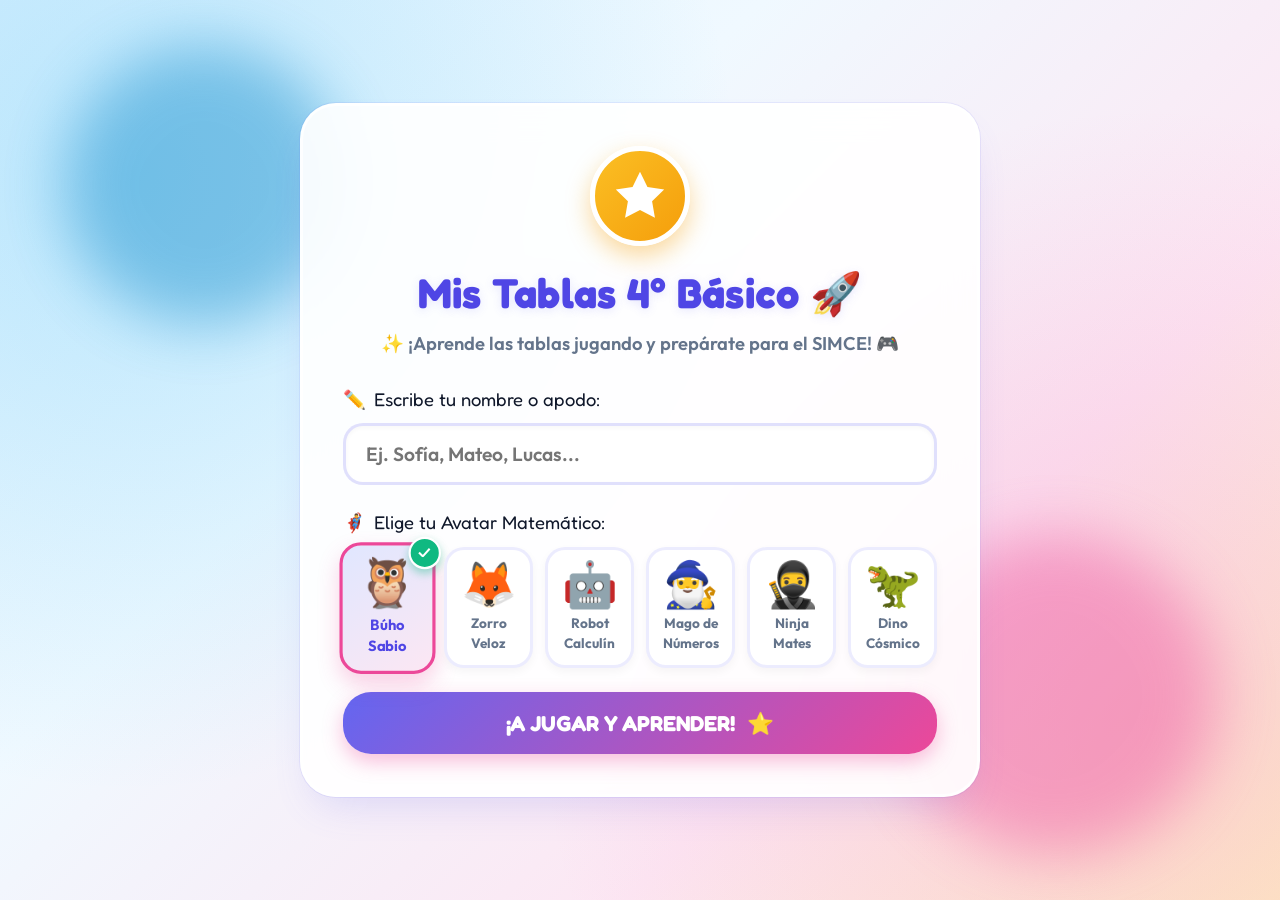
==== Trabajo 4to-simce/misTablas/Sistema/index.html @ 6edd3b2c "Add files via upload" ====
<!DOCTYPE html>
<html lang="es">
<head>
    <meta charset="UTF-8">
    <meta name="viewport" content="width=device-width, initial-scale=1.0">
    <title>Sistema 🎮 - Mis Tablas 4° Básico</title>

    <!-- Favicon -->
    <link rel="icon" type="image/svg+xml" href="IMAGEN/logo.svg">

    <!-- Hojas de Estilo CSS -->
    <link rel="stylesheet" href="CSS/variables.css">
    <link rel="stylesheet" href="CSS/sistema.css">
    <link rel="stylesheet" href="CSS/aprender.css">
    <link rel="stylesheet" href="CSS/juegos.css">
    <link rel="stylesheet" href="CSS/simce.css">
</head>
<body>
    <div class="app-container">
        <!-- Header Superior / Barra de Perfil -->
        <header class="top-header">
            <div class="brand-mini">
                <div class="brand-mini-icon anim-float">
                    <svg viewBox="0 0 24 24">
                        <path d="M12 2L15.09 8.26L22 9.27L17 14.14L18.18 21.02L12 17.77L5.82 21.02L7 14.14L2 9.27L8.91 8.26L12 2Z"/>
                    </svg>
                </div>
                <span class="brand-title-mini">Mis Tablas 4° Básico 🌟</span>
            </div>

            <!-- Perfil del Estudiante & Estadísticas Rápidas -->
            <div class="user-profile-badge">
                <div class="profile-avatar-wrapper">
                    <div id="profileAvatarIcon" class="profile-avatar-img" style="display:flex; align-items:center; justify-content:center; font-size:1.6rem;">🦉</div>
                </div>
                <div class="profile-info">
                    <div id="profileStudentName" class="profile-name">Estudiante</div>
                    <div id="profileLevel" class="profile-level">Nivel 1 - Principiante</div>
                </div>
                <div class="stat-pill">
                    <span>⭐</span>
                    <span id="profileStarsCount">0</span>
                </div>
                <button id="btnLogout" class="btn-icon" title="Salir / Cambiar Estudiante">🚪</button>
            </div>
        </header>

        <!-- Layout Principal: Sidebar + Contenido Central -->
        <div class="main-wrapper">
            <!-- Menú Navegación Lateral -->
            <nav class="sidebar-nav">
                <button class="nav-btn active" data-view="view-menu">
                    <span class="nav-icon">🗺️</span>
                    <span>Mapa de Misiones</span>
                </button>
                <button class="nav-btn" data-view="view-aprender">
                    <span class="nav-icon">💡</span>
                    <span>Aprender Tablas</span>
                </button>
                <button class="nav-btn" data-view="view-juegos">
                    <span class="nav-icon">🎮</span>
                    <span>Juegos y Desafíos</span>
                </button>
                <button class="nav-btn" data-view="view-progreso">
                    <span class="nav-icon">🏆</span>
                    <span>Mi Progreso</span>
                </button>
                <button class="nav-btn" data-view="view-simce">
                    <span class="nav-icon">🎓</span>
                    <span>Ensayo SIMCE</span>
                    <span class="nav-badge">4°</span>
                </button>
            </nav>

            <!-- Área de Contenido Central (Vistas Dinámicas) -->
            <main class="content-area">
                
                <!-- ==================== VISTA 1: MENÚ / MAPA DE MISIONES ==================== -->
                <section id="view-menu" class="view-section active">
                    <!-- Banner de Bienvenida -->
                    <div class="welcome-banner">
                        <div class="welcome-text">
                            <h2>¡Bienvenido a tu Aventura Matemática! 🚀✨</h2>
                            <p>Domina las tablas del 2 al 10 para ganar estrellas y desbloquear el gran Ensayo SIMCE.</p>
                            
                            <div class="overall-progress-bar-container">
                                <div class="progress-label">
                                    <span>🌟 Avance de Tablas Dominadas</span>
                                    <span id="overallProgressPercent">0%</span>
                                </div>
                                <div class="progress-track">
                                    <div id="overallProgressFill" class="progress-fill" style="width: 0%;"></div>
                                </div>
                            </div>
                        </div>
                    </div>

                    <!-- Grid de Tablas (Camino de Misiones) -->
                    <div class="section-header">
                        <h3 class="section-title">🗺️ Camino de Misiones (Tablas 2 al 10)</h3>
                    </div>
                    <div class="tables-grid" id="tablesGridContainer">
                        <!-- Tarjetas inyectadas por menu.js -->
                    </div>
                </section>

                <!-- ==================== VISTA 2: APRENDER TABLAS ==================== -->
                <section id="view-aprender" class="view-section">
                    <div class="learn-header-bar">
                        <h3 class="section-title">💡 Explorador Visual de Multiplicación</h3>
                        <div class="table-selector-pills" id="tablePillsContainer">
                            <!-- Botones de Tabla 2 a 10 inyectados por aprender.js -->
                        </div>
                    </div>

                    <div class="learn-workspace">
                        <!-- Tarjeta Interactiva de Ecuación y Representación -->
                        <div class="learn-card-interactive">
                            <h4 style="color:var(--text-muted); font-size:1.15rem;">🍎 Representación en Grupos de Objetos</h4>
                            
                            <div class="equation-display" id="equationDisplay">
                                <span class="eq-number">2</span>
                                <span class="eq-times">×</span>
                                <span class="eq-number">1</span>
                                <span class="eq-equals">=</span>
                                <span class="eq-number eq-result">2</span>
                            </div>

                            <div class="visual-groups-container" id="visualGroupsContainer">
                                <!-- Grupos de objetos e iconos rendered -->
                            </div>

                            <div class="slider-container">
                                <label style="display:block; margin-bottom:8px; font-weight:700; color:var(--text-dark);">👇 Desliza para cambiar la cantidad:</label>
                                <input type="range" min="1" max="10" value="1" class="multiplier-slider" id="multiplierSlider">
                            </div>

                            <button id="btnPracticarTabla" class="btn-submit" style="margin-top:20px; width:auto; padding:14px 32px; font-size:1.15rem;">
                                ¡Marcar Tabla como Dominada! ⭐
                            </button>
                        </div>

                        <!-- Tarjeta de Patrones y Trucos Secretos -->
                        <div class="pattern-card">
                            <h4 class="pattern-title" id="patternTitle">☘️ Truco de la Tabla</h4>
                            <p class="pattern-text" id="patternDesc">Cargando secreto matemático...</p>
                            
                            <h5 style="color:var(--primary); margin-bottom:8px; font-size:1.1rem;">🔢 Secuencia Completa (1 al 10):</h5>
                            <div class="table-sequence-grid" id="tableSeqGrid">
                                <!-- Secuencia 1x a 10x -->
                            </div>
                        </div>
                    </div>
                </section>

                <!-- ==================== VISTA 3: JUEGOS Y DESAFÍOS ==================== -->
                <section id="view-juegos" class="view-section">
                    <div class="games-header">
                        <h3 class="section-title">🎮 Central de Minijuegos Didácticos</h3>
                        <p style="color:var(--text-muted); font-size:1.1rem;">Elige un desafío divertido para poner a prueba tu agilidad mental.</p>
                    </div>

                    <!-- Menú de Selección de Minijuegos -->
                    <div class="games-menu-grid" id="gamesMenuGrid">
                        <div class="game-card-select" onclick="startJuegoMemoria()">
                            <div class="game-card-icon" style="background:var(--pink-gradient);">🧠</div>
                            <div class="game-card-title">Memoria Matemática</div>
                            <div class="game-card-desc">Encuentra las parejas entre multiplicaciones y sus resultados correctos.</div>
                        </div>

                        <div class="game-card-select" onclick="startJuegoAtrapa()">
                            <div class="game-card-icon" style="background:var(--cyan-gradient);">🎈</div>
                            <div class="game-card-title">Atrapa el Resultado</div>
                            <div class="game-card-desc">Toca rápidamente la burbuja flotante que contenga la respuesta correcta.</div>
                        </div>

                        <div class="game-card-select" onclick="startJuegoPersonajes()">
                            <div class="game-card-icon" style="background:var(--gold-gradient);">🧙‍♂️</div>
                            <div class="game-card-title">¿Quién tiene la respuesta?</div>
                            <div class="game-card-desc">Descubre cuál personaje sostiene el número correcto antes de equivocarte.</div>
                        </div>

                        <div class="game-card-select" onclick="startJuegoTiempo()">
                            <div class="game-card-icon" style="background:var(--purple-gradient);">⚡</div>
                            <div class="game-card-title">Desafío contra el Tiempo</div>
                            <div class="game-card-desc">Responde la mayor cantidad de operaciones posibles antes de que terminen los 30s.</div>
                        </div>

                        <div class="game-card-select" onclick="startJuegoDetective()">
                            <div class="game-card-icon" style="background:var(--green-gradient);">🕵️</div>
                            <div class="game-card-title">Detective Matemático</div>
                            <div class="game-card-desc">Analiza las pistas secretas para adivinar cuál es el número misterioso oculto.</div>
                        </div>
                    </div>

                    <!-- Arena de Juego Activa -->
                    <div class="game-arena-container" id="gameArenaContainer" style="display:none;">
                        <div class="game-top-bar">
                            <button class="btn-icon" onclick="showGamesMenu()">⬅️ Volver a Juegos</button>
                            <h4 id="arenaTitle" style="color:var(--primary); font-size:1.5rem;">Juego en Curso</h4>
                            <div class="game-score-badge" id="gameScoreDisplay">Puntos: 0</div>
                        </div>

                        <div id="gameDynamicContent" style="flex:1; display:flex; flex-direction:column; justify-content:center;">
                            <!-- Elementos del juego activo -->
                        </div>
                    </div>
                </section>

                <!-- ==================== VISTA 4: MI PROGRESO Y LOGROS ==================== -->
                <section id="view-progreso" class="view-section">
                    <div class="section-header">
                        <h3 class="section-title">🏆 Salón de Trofeos y Estadísticas</h3>
                    </div>

                    <!-- Resumen de Estadísticas -->
                    <div class="welcome-banner" style="background:linear-gradient(135deg, #f0fdf4 0%, #e0f2fe 100%); border-color:#86efac; margin-bottom:25px;">
                        <div style="display:grid; grid-template-columns: repeat(4, 1fr); gap:20px; width:100%; text-align:center;">
                            <div>
                                <div style="font-size:2.4rem; font-weight:800; color:var(--accent-yellow);" id="statsTotalPts">0</div>
                                <div style="font-size:0.95rem; font-weight:700; color:var(--text-muted);">Puntos Totales</div>
                            </div>
                            <div>
                                <div style="font-size:2.4rem; font-weight:800; color:var(--accent-yellow);" id="statsTotalStars">0</div>
                                <div style="font-size:0.95rem; font-weight:700; color:var(--text-muted);">Estrellas</div>
                            </div>
                            <div>
                                <div style="font-size:2.4rem; font-weight:800; color:var(--primary);" id="statsLevel">Nivel 1</div>
                                <div style="font-size:0.95rem; font-weight:700; color:var(--text-muted);">Nivel de Rango</div>
                            </div>
                            <div>
                                <div style="font-size:2.4rem; font-weight:800; color:var(--accent-green);" id="statsSimceBest">--</div>
                                <div style="font-size:0.95rem; font-weight:700; color:var(--text-muted);">Mejor SIMCE</div>
                            </div>
                        </div>
                    </div>

                    <h4 style="color:var(--text-dark); margin-bottom:15px; font-size:1.4rem;">Insignias y Medallas Desbloqueadas:</h4>
                    <div class="tables-grid" id="logrosGrid">
                        <!-- Galería inyectada por progreso.js -->
                    </div>
                </section>

                <!-- ==================== VISTA 5: ENSAYO SIMCE ==================== -->
                <section id="view-simce" class="view-section">
                    <div class="section-header" style="margin-bottom:15px;">
                        <h3 class="section-title">🎓 Ensayo de Preparación Matemáticas SIMCE 4° Básico</h3>
                        <p style="color:var(--text-muted); font-size:1.1rem;">Resuelve las 10 situaciones problemáticas contextualizadas.</p>
                    </div>

                    <div class="simce-container">
                        <!-- Sidebar Lateral con Preguntas 1 al 10 -->
                        <aside class="simce-sidebar">
                            <div class="simce-sidebar-title">
                                <span>📋</span>
                                <span>Lista de Preguntas</span>
                            </div>
                            
                            <div class="question-nav-grid" id="simceQuestionNavGrid">
                                <!-- Botones 1 a 10 inyectados por simce.js -->
                            </div>

                            <div class="simce-progress-status" id="simceAnsweredStatusText">
                                Respondidas: 0 de 10
                            </div>
                        </aside>

                        <!-- Tarjeta Principal de Pregunta Activa -->
                        <main class="simce-main-card">
                            <div>
                                <div class="simce-context-box" id="simceContextBox">
                                    📌 Contexto del problema...
                                </div>

                                <div class="simce-question-text" id="simceQuestionText">
                                    Pregunta 1: ...
                                </div>

                                <div class="simce-options-grid" id="simceOptionsGrid">
                                    <!-- Alternativas A, B, C, D inyectadas por simce.js -->
                                </div>
                            </div>

                            <!-- Barra Inferior de Navegación de Examen -->
                            <div class="simce-nav-footer">
                                <button class="btn-simce-next" id="btnSimceNext">Siguiente Pregunta ➡️</button>
                                <button class="btn-simce-finish" id="btnSimceFinish">Finalizar Ensayo SIMCE 🎓</button>
                            </div>
                        </main>
                    </div>
                </section>

            </main>
        </div>
    </div>

    <!-- Carga de Scripts JavaScript -->
    <script src="JS/audio.js"></script>
    <script src="JS/state.js"></script>
    <script src="JS/menu.js"></script>
    <script src="JS/aprender.js"></script>
    <script src="JS/juegos.js"></script>
    <script src="JS/progreso.js"></script>
    <script src="JS/simce.js"></script>
</body>
</html>
---- Trabajo 4to-simce/misTablas/Sistema/CSS/variables.css ----
/* VARIABLES Y SISTEMA DE DISEÑO CLARO E INFANTIL - MIS TABLAS 4° BÁSICO */
@import url('https://fonts.googleapis.com/css2?family=Fredoka:wght@400;500;600;700&family=Outfit:wght@400;500;600;700;800&display=swap');

:root {
    /* Paleta Principal Pastel & Viva */
    --primary: #4f46e5;
    --primary-hover: #4338ca;
    --primary-light: #818cf8;
    --secondary: #ec4899;
    --secondary-hover: #db2777;
    
    /* Colores Infantiles Pastel */
    --pastel-sky: #e0f2fe;
    --pastel-pink: #fce7f3;
    --pastel-yellow: #fef3c7;
    --pastel-green: #dcfce7;
    --pastel-purple: #f3e8ff;
    --pastel-orange: #ffedd5;

    /* Acentos Vivos */
    --accent-yellow: #f59e0b;
    --accent-green: #10b981;
    --accent-cyan: #0284c7;
    --accent-purple: #9333ea;
    --accent-orange: #f97316;

    /* Gradientes Luminosos y Alegres */
    --bg-gradient: linear-gradient(135deg, #e0f2fe 0%, #f0f9ff 35%, #fce7f3 70%, #fef3c7 100%);
    --card-gradient: linear-gradient(145deg, #ffffff 0%, #f8fafc 100%);
    --card-hover-gradient: linear-gradient(145deg, #ffffff 0%, #f1f5f9 100%);
    --gold-gradient: linear-gradient(135deg, #fbbf24 0%, #f59e0b 100%);
    --green-gradient: linear-gradient(135deg, #34d399 0%, #10b981 100%);
    --pink-gradient: linear-gradient(135deg, #f472b6 0%, #ec4899 100%);
    --cyan-gradient: linear-gradient(135deg, #38bdf8 0%, #0284c7 100%);
    --purple-gradient: linear-gradient(135deg, #c084fc 0%, #9333ea 100%);

    /* Modos Claros Legibles para Niños */
    --bg-light: #f8fafc;
    --panel-bg: rgba(255, 255, 255, 0.92);
    --panel-border: rgba(99, 102, 241, 0.18);
    --text-main: #1e293b;
    --text-muted: #64748b;
    --text-dark: #0f172a;

    /* Sombras Suaves Esponjosas */
    --soft-shadow: 0 10px 25px -5px rgba(99, 102, 241, 0.12), 0 8px 10px -6px rgba(0, 0, 0, 0.04);
    --hover-shadow: 0 20px 30px -10px rgba(99, 102, 241, 0.22);
    --glow-gold: 0 0 20px rgba(245, 158, 11, 0.4);
    --glow-green: 0 0 20px rgba(16, 185, 129, 0.3);
    
    /* Tipografía */
    --font-heading: 'Fredoka', cursive, sans-serif;
    --font-body: 'Outfit', sans-serif;

    /* Bordes Redondeados e Infantiles */
    --radius-sm: 12px;
    --radius-md: 20px;
    --radius-lg: 28px;
    --radius-xl: 36px;
    --transition-fast: 0.2s cubic-bezier(0.4, 0, 0.2, 1);
    --transition-bounce: 0.4s cubic-bezier(0.34, 1.56, 0.64, 1);
}

/* Resets y Base */
* {
    box-sizing: border-box;
    margin: 0;
    padding: 0;
    user-select: none;
    -webkit-tap-highlight-color: transparent;
}

body {
    font-family: var(--font-body);
    background: var(--bg-gradient);
    color: var(--text-main);
    min-height: 100vh;
    overflow-x: hidden;
    line-height: 1.5;
}

h1, h2, h3, h4, h5, h6 {
    font-family: var(--font-heading);
    letter-spacing: 0.3px;
    color: var(--text-dark);
}

button {
    font-family: var(--font-heading);
    cursor: pointer;
    border: none;
    outline: none;
    transition: transform var(--transition-bounce), box-shadow var(--transition-fast), background var(--transition-fast);
}

button:active {
    transform: scale(0.95) !important;
}

/* Animaciones Infantiles Reutilizables */
@keyframes float {
    0%, 100% { transform: translateY(0px) rotate(0deg); }
    50% { transform: translateY(-8px) rotate(2deg); }
}

@keyframes pulseGlow {
    0%, 100% { transform: scale(1); }
    50% { transform: scale(1.04); }
}

@keyframes popIn {
    0% { opacity: 0; transform: scale(0.7); }
    70% { transform: scale(1.06); }
    100% { opacity: 1; transform: scale(1); }
}

@keyframes wiggle {
    0%, 100% { transform: rotate(0deg); }
    25% { transform: rotate(-5deg); }
    75% { transform: rotate(5deg); }
}

@keyframes slideUp {
    from { opacity: 0; transform: translateY(25px); }
    to { opacity: 1; transform: translateY(0); }
}

.anim-float { animation: float 3.5s ease-in-out infinite; }
.anim-pulse { animation: pulseGlow 2.2s ease-in-out infinite; }
.anim-pop { animation: popIn var(--transition-bounce) forwards; }
.anim-wiggle { animation: wiggle 2s ease-in-out infinite; }
---- Trabajo 4to-simce/misTablas/Sistema/CSS/sistema.css ----
/* SISTEMA Y MENÚ PRINCIPAL - MODO CLARO E INFANTIL - MIS TABLAS 4° BÁSICO */

.app-container {
    display: flex;
    flex-direction: column;
    min-height: 100vh;
    background: var(--bg-gradient);
}

/* Header Superior Colorido */
.top-header {
    background: rgba(255, 255, 255, 0.92);
    backdrop-filter: blur(14px);
    -webkit-backdrop-filter: blur(14px);
    border-bottom: 3px solid rgba(99, 102, 241, 0.12);
    padding: 14px 28px;
    display: flex;
    align-items: center;
    justify-content: space-between;
    position: sticky;
    top: 0;
    z-index: 100;
    box-shadow: 0 4px 20px rgba(99, 102, 241, 0.08);
}

.brand-mini {
    display: flex;
    align-items: center;
    gap: 12px;
}

.brand-mini-icon {
    width: 46px;
    height: 46px;
    background: var(--gold-gradient);
    border-radius: 14px;
    display: flex;
    align-items: center;
    justify-content: center;
    box-shadow: 0 4px 12px rgba(245, 158, 11, 0.35);
    border: 2px solid white;
}

.brand-mini-icon svg {
    width: 28px;
    height: 28px;
    fill: white;
}

.brand-title-mini {
    font-size: 1.5rem;
    font-weight: 700;
    color: var(--primary);
}

/* Perfil del Estudiante */
.user-profile-badge {
    display: flex;
    align-items: center;
    gap: 16px;
    background: white;
    border: 2px solid rgba(99, 102, 241, 0.15);
    padding: 8px 18px;
    border-radius: var(--radius-lg);
    box-shadow: 0 4px 12px rgba(0, 0, 0, 0.04);
}

.profile-avatar-wrapper {
    width: 48px;
    height: 48px;
    border-radius: 50%;
    background: linear-gradient(135deg, #a855f7 0%, #ec4899 100%);
    padding: 2px;
    box-shadow: 0 4px 10px rgba(168, 85, 247, 0.3);
}

.profile-avatar-img {
    width: 100%;
    height: 100%;
    border-radius: 50%;
    background: #f1f5f9;
}

.profile-info {
    display: flex;
    flex-direction: column;
}

.profile-name {
    font-size: 1.15rem;
    font-weight: 700;
    color: var(--text-dark);
}

.profile-level {
    font-size: 0.85rem;
    color: var(--accent-orange);
    font-weight: 700;
}

.stat-pill {
    display: flex;
    align-items: center;
    gap: 6px;
    background: #fef3c7;
    border: 2px solid #fde047;
    padding: 6px 14px;
    border-radius: 20px;
    color: #b45309;
    font-weight: 800;
    font-size: 1.1rem;
    box-shadow: 0 2px 8px rgba(245, 158, 11, 0.2);
}

.btn-icon {
    background: #f1f5f9;
    border: 2px solid #e2e8f0;
    color: var(--text-dark);
    width: 42px;
    height: 42px;
    border-radius: 50%;
    display: flex;
    align-items: center;
    justify-content: center;
    font-size: 1.2rem;
}

.btn-icon:hover {
    background: #fee2e2;
    border-color: #fca5a5;
}

/* Layout Principal */
.main-wrapper {
    display: flex;
    flex: 1;
}

/* Sidebar Nav */
.sidebar-nav {
    width: 270px;
    background: rgba(255, 255, 255, 0.85);
    backdrop-filter: blur(10px);
    border-right: 3px solid rgba(99, 102, 241, 0.1);
    padding: 24px 16px;
    display: flex;
    flex-direction: column;
    gap: 12px;
}

@media (max-width: 900px) {
    .main-wrapper {
        flex-direction: column;
    }
    .sidebar-nav {
        width: 100%;
        flex-direction: row;
        overflow-x: auto;
        border-right: none;
        border-bottom: 3px solid rgba(99, 102, 241, 0.1);
        padding: 12px;
    }
    .nav-btn {
        white-space: nowrap;
    }
}

.nav-btn {
    display: flex;
    align-items: center;
    gap: 14px;
    padding: 14px 20px;
    background: transparent;
    color: var(--text-muted);
    border-radius: var(--radius-md);
    font-size: 1.1rem;
    font-weight: 700;
    text-align: left;
    transition: all var(--transition-bounce);
    border: 2px solid transparent;
}

.nav-btn:hover {
    background: white;
    color: var(--primary);
    border-color: rgba(99, 102, 241, 0.15);
    transform: translateX(4px);
}

.nav-btn.active {
    background: white;
    border: 2px solid var(--primary-light);
    color: var(--primary);
    box-shadow: 0 8px 20px rgba(99, 102, 241, 0.15);
}

.nav-icon {
    font-size: 1.5rem;
    display: flex;
    align-items: center;
    justify-content: center;
    width: 32px;
}

.nav-badge {
    margin-left: auto;
    background: var(--pink-gradient);
    color: white;
    font-size: 0.8rem;
    padding: 2px 10px;
    border-radius: 12px;
    font-weight: 800;
}

/* Área de Contenido Central */
.content-area {
    flex: 1;
    padding: 30px;
    max-width: 1200px;
    margin: 0 auto;
    width: 100%;
}

.view-section {
    display: none;
    animation: fadeIn 0.4s ease-out;
}

.view-section.active {
    display: block;
}

@keyframes fadeIn {
    from { opacity: 0; transform: translateY(12px); }
    to { opacity: 1; transform: translateY(0); }
}

/* Banner de Bienvenida Infantil */
.welcome-banner {
    background: linear-gradient(135deg, #ffffff 0%, #e0f2fe 100%);
    border: 3px solid rgba(56, 189, 248, 0.3);
    border-radius: var(--radius-xl);
    padding: 32px;
    display: flex;
    align-items: center;
    justify-content: space-between;
    margin-bottom: 30px;
    box-shadow: 0 12px 28px rgba(56, 189, 248, 0.15);
    position: relative;
    overflow: hidden;
}

.welcome-text h2 {
    font-size: 2.2rem;
    margin-bottom: 8px;
    color: var(--primary);
}

.welcome-text p {
    color: var(--text-muted);
    font-size: 1.15rem;
    font-weight: 500;
}

.overall-progress-bar-container {
    margin-top: 18px;
    width: 100%;
    max-width: 420px;
}

.progress-label {
    display: flex;
    justify-content: space-between;
    font-size: 0.95rem;
    font-weight: 700;
    margin-bottom: 8px;
    color: var(--primary);
}

.progress-track {
    height: 18px;
    background: #e2e8f0;
    border-radius: 12px;
    overflow: hidden;
    padding: 3px;
    border: 2px solid white;
    box-shadow: inset 0 2px 4px rgba(0, 0, 0, 0.06);
}

.progress-fill {
    height: 100%;
    background: var(--green-gradient);
    border-radius: 8px;
    transition: width 0.8s cubic-bezier(0.4, 0, 0.2, 1);
    box-shadow: 0 2px 8px rgba(16, 185, 129, 0.4);
}

/* Grid de Tarjetas de Tablas (Estilo Bloques Pastel) */
.section-header {
    margin-bottom: 24px;
}
.section-title {
    font-size: 1.9rem;
    color: var(--text-dark);
    display: flex;
    align-items: center;
    gap: 12px;
}

.tables-grid {
    display: grid;
    grid-template-columns: repeat(auto-fit, minmax(240px, 1fr));
    gap: 22px;
}

.table-card {
    background: white;
    border: 3px solid rgba(99, 102, 241, 0.15);
    border-radius: var(--radius-lg);
    padding: 24px;
    cursor: pointer;
    transition: all var(--transition-bounce);
    position: relative;
    overflow: hidden;
    display: flex;
    flex-direction: column;
    justify-content: space-between;
    min-height: 200px;
    box-shadow: 0 10px 20px rgba(0, 0, 0, 0.04);
}

.table-card:hover {
    transform: translateY(-8px) scale(1.02);
    border-color: var(--primary-light);
    box-shadow: 0 18px 30px rgba(99, 102, 241, 0.18);
}

.table-card-number {
    font-size: 3.6rem;
    font-weight: 800;
    font-family: var(--font-heading);
    color: var(--primary);
    line-height: 1;
}

.table-card-info {
    margin-top: 15px;
}

.table-card-title {
    font-size: 1.35rem;
    font-weight: 700;
    color: var(--text-dark);
    margin-bottom: 4px;
}

.table-card-status {
    font-size: 0.95rem;
    color: #d97706;
    display: flex;
    align-items: center;
    gap: 6px;
    font-weight: 700;
}

.stars-container {
    display: flex;
    gap: 6px;
    margin-top: 10px;
}

.star-icon {
    font-size: 1.5rem;
    color: #cbd5e1;
}

.star-icon.filled {
    color: #f59e0b;
    text-shadow: 0 2px 6px rgba(245, 158, 11, 0.4);
}

.table-card.completed {
    background: linear-gradient(145deg, #ffffff 0%, #f0fdf4 100%);
    border-color: #86efac;
}

.table-card.locked {
    opacity: 0.65;
    background: #f1f5f9;
}
---- Trabajo 4to-simce/misTablas/Sistema/CSS/aprender.css ----
/* MÓDULO APRENDER TABLAS - MODO CLARO E INTERACTIVO - MIS TABLAS 4° BÁSICO */

.learn-header-bar {
    display: flex;
    align-items: center;
    justify-content: space-between;
    margin-bottom: 25px;
    background: white;
    padding: 18px 24px;
    border-radius: var(--radius-lg);
    border: 3px solid rgba(99, 102, 241, 0.12);
    box-shadow: 0 6px 16px rgba(0, 0, 0, 0.03);
}

.table-selector-pills {
    display: flex;
    gap: 8px;
    overflow-x: auto;
    padding-bottom: 6px;
}

.pill-table-btn {
    padding: 10px 18px;
    border-radius: 20px;
    background: #f1f5f9;
    color: var(--text-muted);
    font-size: 1.05rem;
    font-weight: 700;
    border: 2px solid transparent;
    transition: all var(--transition-bounce);
}

.pill-table-btn:hover {
    background: #e0e7ff;
    color: var(--primary);
}

.pill-table-btn.active {
    background: var(--gold-gradient);
    color: #78350f;
    box-shadow: 0 4px 12px rgba(245, 158, 11, 0.35);
    border-color: #fde047;
}

/* Arena de Exploración de la Tabla */
.learn-workspace {
    display: grid;
    grid-template-columns: 1fr 1fr;
    gap: 25px;
}

@media (max-width: 960px) {
    .learn-workspace {
        grid-template-columns: 1fr;
    }
}

.learn-card-interactive {
    background: white;
    border: 3px solid rgba(99, 102, 241, 0.15);
    border-radius: var(--radius-xl);
    padding: 30px;
    display: flex;
    flex-direction: column;
    align-items: center;
    text-align: center;
    box-shadow: 0 12px 28px rgba(99, 102, 241, 0.1);
}

.equation-display {
    font-size: 3.2rem;
    font-weight: 800;
    font-family: var(--font-heading);
    margin: 18px 0;
    display: flex;
    align-items: center;
    gap: 14px;
    color: var(--text-dark);
}

.eq-number {
    background: #f1f5f9;
    padding: 6px 22px;
    border-radius: var(--radius-md);
    border: 3px solid #cbd5e1;
    color: var(--primary);
}

.eq-times { color: var(--secondary); }
.eq-equals { color: var(--accent-orange); }
.eq-result {
    color: #047857;
    background: #dcfce7;
    border-color: #86efac;
}

/* Representación Gráfica de Objetos */
.visual-groups-container {
    width: 100%;
    min-height: 220px;
    background: #f8fafc;
    border-radius: var(--radius-lg);
    padding: 20px;
    display: flex;
    flex-wrap: wrap;
    align-items: center;
    justify-content: center;
    gap: 16px;
    margin-top: 15px;
    border: 3px dashed #cbd5e1;
}

.group-box {
    background: #e0e7ff;
    border: 3px solid #818cf8;
    border-radius: var(--radius-md);
    padding: 12px;
    display: flex;
    flex-wrap: wrap;
    gap: 8px;
    align-items: center;
    justify-content: center;
    animation: popIn 0.3s ease-out;
    box-shadow: 0 4px 10px rgba(99, 102, 241, 0.15);
}

.item-icon {
    width: 36px;
    height: 36px;
    font-size: 1.8rem;
    display: flex;
    align-items: center;
    justify-content: center;
    filter: drop-shadow(0 2px 4px rgba(0,0,0,0.15));
}

/* Slider de Multiplicador */
.slider-container {
    width: 100%;
    margin-top: 25px;
}

.multiplier-slider {
    width: 100%;
    height: 14px;
    -webkit-appearance: none;
    background: #e2e8f0;
    border-radius: 8px;
    outline: none;
}

.multiplier-slider::-webkit-slider-thumb {
    -webkit-appearance: none;
    width: 32px;
    height: 32px;
    border-radius: 50%;
    background: var(--gold-gradient);
    cursor: pointer;
    box-shadow: 0 4px 12px rgba(245, 158, 11, 0.4);
    transition: transform 0.2s;
    border: 3px solid white;
}

.multiplier-slider::-webkit-slider-thumb:hover {
    transform: scale(1.25);
}

/* Tarjeta de Patrones */
.pattern-card {
    background: linear-gradient(145deg, #ffffff 0%, #f3e8ff 100%);
    border: 3px solid #d8b4fe;
    border-radius: var(--radius-xl);
    padding: 30px;
    text-align: left;
    box-shadow: 0 12px 28px rgba(147, 51, 234, 0.1);
}

.pattern-title {
    font-size: 1.5rem;
    color: var(--accent-purple);
    margin-bottom: 12px;
    display: flex;
    align-items: center;
    gap: 10px;
}

.pattern-text {
    font-size: 1.1rem;
    color: var(--text-main);
    line-height: 1.6;
    margin-bottom: 20px;
    font-weight: 500;
}

.table-sequence-grid {
    display: grid;
    grid-template-columns: repeat(5, 1fr);
    gap: 10px;
    margin-top: 15px;
}

.seq-item {
    background: white;
    border: 2px solid #e2e8f0;
    padding: 10px 4px;
    border-radius: var(--radius-sm);
    text-align: center;
    font-weight: 700;
    font-size: 1.1rem;
    color: var(--text-dark);
    box-shadow: 0 2px 6px rgba(0, 0, 0, 0.03);
}

.seq-item.active-seq {
    background: var(--primary) !important;
    border-color: var(--primary) !important;
    color: white !important;
    box-shadow: 0 6px 14px rgba(79, 70, 229, 0.3) !important;
}
---- Trabajo 4to-simce/misTablas/Sistema/CSS/juegos.css ----
/* MÓDULO JUEGOS Y DESAFÍOS - MODO CLARO E INFANTIL - MIS TABLAS 4° BÁSICO */

.games-header {
    margin-bottom: 25px;
}

.games-menu-grid {
    display: grid;
    grid-template-columns: repeat(auto-fit, minmax(280px, 1fr));
    gap: 22px;
}

.game-card-select {
    background: white;
    border: 3px solid rgba(99, 102, 241, 0.15);
    border-radius: var(--radius-xl);
    padding: 26px;
    cursor: pointer;
    transition: all var(--transition-bounce);
    display: flex;
    flex-direction: column;
    align-items: flex-start;
    gap: 12px;
    position: relative;
    overflow: hidden;
    box-shadow: 0 10px 20px rgba(0, 0, 0, 0.04);
}

.game-card-select:hover {
    transform: translateY(-8px) scale(1.02);
    border-color: var(--secondary);
    box-shadow: 0 18px 32px rgba(236, 72, 153, 0.2);
}

.game-card-icon {
    width: 66px;
    height: 66px;
    border-radius: var(--radius-md);
    display: flex;
    align-items: center;
    justify-content: center;
    font-size: 2.5rem;
    box-shadow: 0 6px 16px rgba(0, 0, 0, 0.1);
}

.game-card-title {
    font-size: 1.4rem;
    color: var(--text-dark);
    font-weight: 700;
}

.game-card-desc {
    font-size: 1rem;
    color: var(--text-muted);
    font-weight: 500;
}

/* Arena de Juego en Vivo */
.game-arena-container {
    background: white;
    border: 3px solid rgba(99, 102, 241, 0.18);
    border-radius: var(--radius-xl);
    padding: 32px;
    min-height: 520px;
    position: relative;
    display: flex;
    flex-direction: column;
    box-shadow: 0 16px 36px rgba(99, 102, 241, 0.12);
}

.game-top-bar {
    display: flex;
    align-items: center;
    justify-content: space-between;
    margin-bottom: 24px;
    padding-bottom: 16px;
    border-bottom: 3px solid #f1f5f9;
}

.game-score-badge {
    font-size: 1.3rem;
    font-weight: 800;
    color: #b45309;
    background: #fef3c7;
    padding: 8px 18px;
    border-radius: 20px;
    border: 2px solid #fde047;
    display: flex;
    align-items: center;
    gap: 8px;
    box-shadow: 0 4px 10px rgba(245, 158, 11, 0.2);
}

.game-timer-badge {
    font-size: 1.3rem;
    font-weight: 800;
    color: #0369a1;
    background: #e0f2fe;
    padding: 8px 18px;
    border-radius: 20px;
    border: 2px solid #7dd3fc;
}

/* JUEGO 1: Memoria Matemática */
.memory-grid {
    display: grid;
    grid-template-columns: repeat(4, 1fr);
    gap: 16px;
    max-width: 660px;
    margin: 20px auto;
    width: 100%;
}

.memory-card {
    height: 105px;
    perspective: 1000px;
    cursor: pointer;
}

.memory-card-inner {
    width: 100%;
    height: 100%;
    position: relative;
    transform-style: preserve-3d;
    transition: transform 0.5s cubic-bezier(0.175, 0.885, 0.32, 1.275);
    border-radius: var(--radius-md);
}

.memory-card.flipped .memory-card-inner {
    transform: rotateY(180deg);
}

.memory-front, .memory-back {
    position: absolute;
    width: 100%;
    height: 100%;
    backface-visibility: hidden;
    border-radius: var(--radius-md);
    display: flex;
    align-items: center;
    justify-content: center;
    font-size: 1.45rem;
    font-weight: 800;
    border: 3px solid #cbd5e1;
}

.memory-front {
    background: linear-gradient(135deg, #e0e7ff 0%, #ddd6fe 100%);
    color: var(--primary);
    font-size: 2.2rem;
    box-shadow: 0 4px 10px rgba(99, 102, 241, 0.15);
}

.memory-back {
    background: linear-gradient(135deg, #6366f1 0%, #ec4899 100%);
    color: white;
    transform: rotateY(180deg);
    box-shadow: 0 6px 16px rgba(236, 72, 153, 0.3);
}

.memory-card.matched .memory-back {
    background: var(--green-gradient);
    border-color: #86efac;
}

/* JUEGO 2: Atrapa el Resultado */
.bubble-arena {
    height: 380px;
    position: relative;
    overflow: hidden;
    background: linear-gradient(180deg, #f0f9ff 0%, #e0f2fe 100%);
    border-radius: var(--radius-lg);
    border: 3px dashed #7dd3fc;
}

.target-question-box {
    text-align: center;
    margin-bottom: 15px;
    font-size: 2.4rem;
    font-weight: 800;
    color: var(--primary);
    font-family: var(--font-heading);
}

.floating-bubble {
    position: absolute;
    width: 76px;
    height: 76px;
    border-radius: 50%;
    background: radial-gradient(circle at 30% 30%, #ffffff, #818cf8);
    border: 3px solid white;
    box-shadow: 0 8px 20px rgba(99, 102, 241, 0.3);
    display: flex;
    align-items: center;
    justify-content: center;
    font-size: 1.5rem;
    font-weight: 800;
    color: white;
    cursor: pointer;
    transition: transform 0.1s linear;
}

.floating-bubble:hover {
    transform: scale(1.18);
}

/* JUEGO 4: ¿Quién tiene la respuesta? */
.characters-row {
    display: grid;
    grid-template-columns: repeat(4, 1fr);
    gap: 18px;
    margin-top: 30px;
}

.character-card {
    background: #f8fafc;
    border: 3px solid #cbd5e1;
    border-radius: var(--radius-lg);
    padding: 18px;
    text-align: center;
    cursor: pointer;
    transition: all var(--transition-bounce);
    display: flex;
    flex-direction: column;
    align-items: center;
    box-shadow: 0 4px 10px rgba(0, 0, 0, 0.04);
}

.character-card:hover {
    transform: translateY(-8px);
    border-color: var(--primary);
    background: white;
    box-shadow: 0 12px 24px rgba(99, 102, 241, 0.2);
}

.char-img {
    width: 80px;
    height: 80px;
    margin-bottom: 12px;
}

.char-sign {
    background: var(--gold-gradient);
    color: #78350f;
    font-size: 1.7rem;
    font-weight: 800;
    padding: 8px 18px;
    border-radius: var(--radius-md);
    box-shadow: 0 4px 12px rgba(245, 158, 11, 0.35);
    width: 100%;
}
---- Trabajo 4to-simce/misTablas/Sistema/CSS/simce.css ----
/* MÓDULO ENSAYO SIMCE - MODO CLARO E INFANTIL - MIS TABLAS 4° BÁSICO */

.simce-container {
    display: grid;
    grid-template-columns: 280px 1fr;
    gap: 24px;
}

@media (max-width: 900px) {
    .simce-container {
        grid-template-columns: 1fr;
    }
}

/* Sidebar Lateral de Preguntas */
.simce-sidebar {
    background: white;
    border: 3px solid rgba(99, 102, 241, 0.15);
    border-radius: var(--radius-xl);
    padding: 24px;
    box-shadow: 0 10px 24px rgba(0, 0, 0, 0.04);
    display: flex;
    flex-direction: column;
    gap: 16px;
}

.simce-sidebar-title {
    font-size: 1.25rem;
    color: var(--text-dark);
    font-weight: 700;
    margin-bottom: 8px;
    display: flex;
    align-items: center;
    gap: 8px;
}

.question-nav-grid {
    display: grid;
    grid-template-columns: repeat(5, 1fr);
    gap: 10px;
}

.q-nav-btn {
    aspect-ratio: 1;
    border-radius: var(--radius-sm);
    background: #f1f5f9;
    border: 2px solid #e2e8f0;
    color: var(--text-muted);
    font-weight: 800;
    font-size: 1.15rem;
    display: flex;
    align-items: center;
    justify-content: center;
    transition: all var(--transition-fast);
}

.q-nav-btn:hover {
    background: #e0e7ff;
    color: var(--primary);
}

.q-nav-btn.answered {
    background: #dcfce7;
    border-color: #86efac;
    color: #15803d;
}

.q-nav-btn.active {
    background: var(--primary);
    border-color: var(--primary-hover);
    color: white;
    box-shadow: 0 6px 14px rgba(79, 70, 229, 0.35);
    transform: scale(1.1);
}

.simce-progress-status {
    margin-top: auto;
    background: #f8fafc;
    padding: 12px;
    border-radius: var(--radius-md);
    text-align: center;
    font-size: 0.95rem;
    font-weight: 700;
    color: var(--primary);
    border: 2px solid #e2e8f0;
}

/* Área Principal de Pregunta */
.simce-main-card {
    background: white;
    border: 3px solid rgba(99, 102, 241, 0.18);
    border-radius: var(--radius-xl);
    padding: 32px;
    box-shadow: 0 12px 28px rgba(99, 102, 241, 0.1);
    display: flex;
    flex-direction: column;
    justify-content: space-between;
    min-height: 480px;
}

.simce-context-box {
    background: #e0f2fe;
    border-left: 5px solid #0284c7;
    padding: 18px 22px;
    border-radius: 0 var(--radius-md) var(--radius-md) 0;
    margin-bottom: 22px;
    font-size: 1.15rem;
    color: #0369a1;
    line-height: 1.6;
    font-weight: 600;
}

.simce-question-text {
    font-size: 1.4rem;
    font-weight: 700;
    color: var(--text-dark);
    margin-bottom: 24px;
}

.simce-options-grid {
    display: grid;
    grid-template-columns: 1fr;
    gap: 14px;
    margin-bottom: 25px;
}

.simce-option-btn {
    background: #f8fafc;
    border: 3px solid #e2e8f0;
    border-radius: var(--radius-md);
    padding: 16px 22px;
    text-align: left;
    color: var(--text-dark);
    font-size: 1.15rem;
    font-weight: 600;
    display: flex;
    align-items: center;
    gap: 16px;
    transition: all var(--transition-fast);
}

.simce-option-btn:hover {
    background: #f1f5f9;
    border-color: var(--primary-light);
    transform: translateX(4px);
}

.simce-option-btn.selected {
    background: linear-gradient(135deg, #e0e7ff 0%, #fce7f3 100%);
    border-color: var(--secondary);
    box-shadow: 0 6px 18px rgba(236, 72, 153, 0.2);
}

.option-letter {
    width: 36px;
    height: 36px;
    background: white;
    border: 2px solid #cbd5e1;
    border-radius: 50%;
    display: flex;
    align-items: center;
    justify-content: center;
    font-weight: 800;
    font-size: 1.1rem;
    color: var(--primary);
}

.simce-option-btn.selected .option-letter {
    background: var(--secondary);
    border-color: var(--secondary);
    color: white;
}

/* Controls Footer */
.simce-nav-footer {
    display: flex;
    justify-content: space-between;
    align-items: center;
    padding-top: 20px;
    border-top: 3px solid #f1f5f9;
}

.btn-simce-next {
    padding: 14px 30px;
    background: var(--pink-gradient);
    color: white;
    font-size: 1.15rem;
    font-weight: 700;
    border-radius: var(--radius-md);
    box-shadow: 0 6px 16px rgba(236, 72, 153, 0.35);
}

.btn-simce-finish {
    padding: 14px 30px;
    background: var(--green-gradient);
    color: white;
    font-size: 1.15rem;
    font-weight: 700;
    border-radius: var(--radius-md);
    box-shadow: 0 6px 16px rgba(16, 185, 129, 0.35);
}
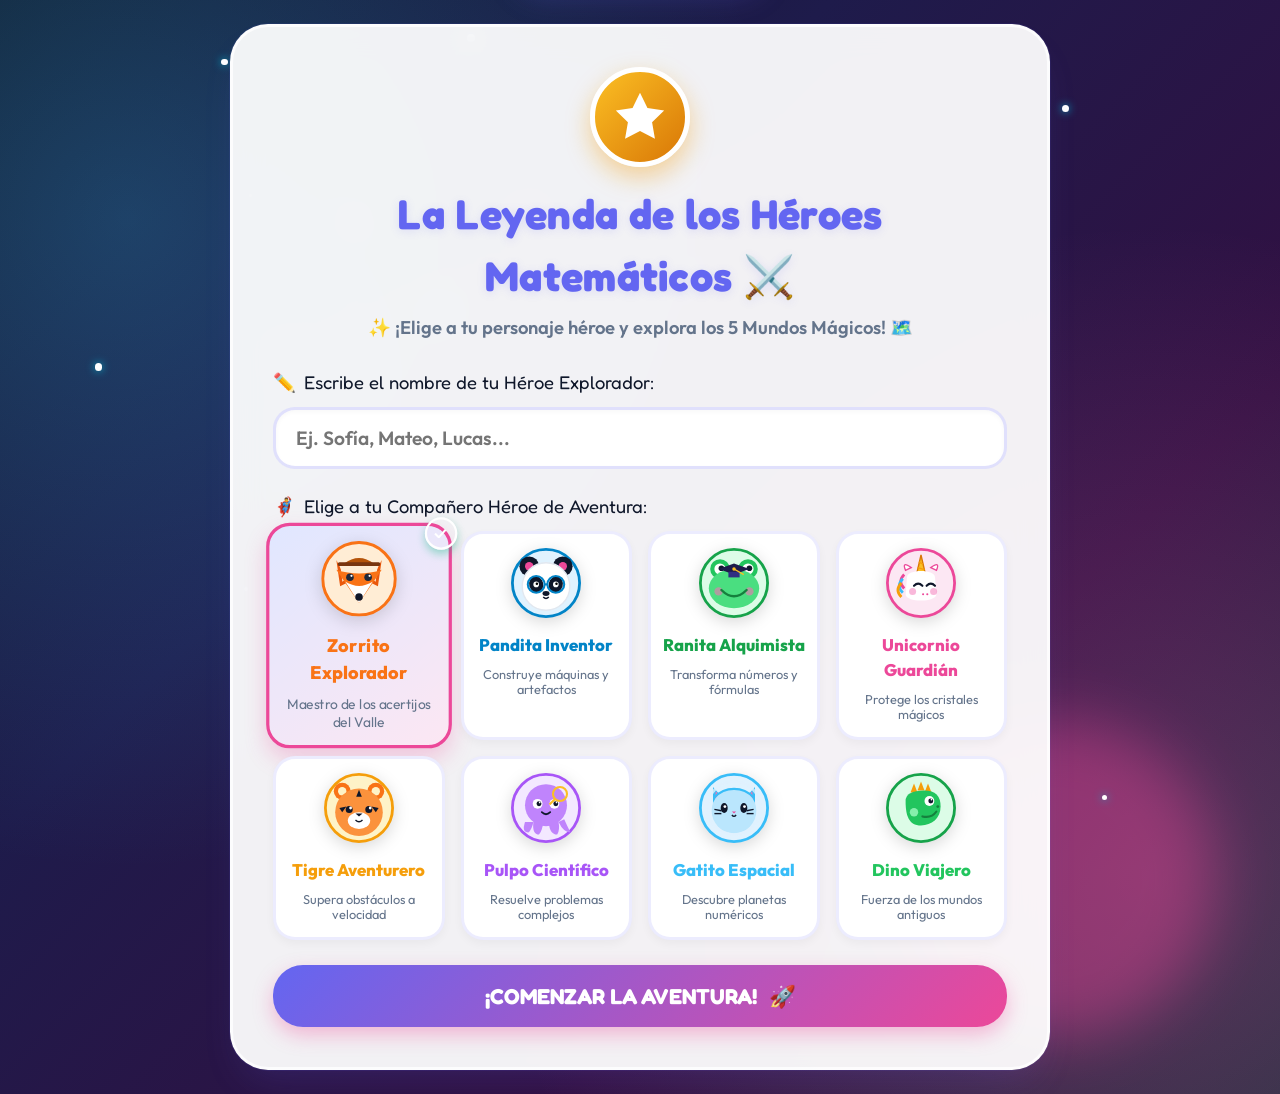
==== commit 60fba3bc: "Add files via upload" ====
--- a/Trabajo 4to-simce/misTablas/Sistema/index.html
+++ b/Trabajo 4to-simce/misTablas/Sistema/index.html
@@ -3,7 +3,7 @@
 <head>
     <meta charset="UTF-8">
     <meta name="viewport" content="width=device-width, initial-scale=1.0">
-    <title>Sistema 🎮 - Mis Tablas 4° Básico</title>
+    <title>La Leyenda de los Héroes Matemáticos 🗺️ - Mapa de Aventura</title>
 
     <!-- Favicon -->
     <link rel="icon" type="image/svg+xml" href="IMAGEN/logo.svg">
@@ -14,10 +14,12 @@
     <link rel="stylesheet" href="CSS/aprender.css">
     <link rel="stylesheet" href="CSS/juegos.css">
     <link rel="stylesheet" href="CSS/simce.css">
+    <link rel="stylesheet" href="CSS/modales.css">
+    <link rel="stylesheet" href="CSS/efectos.css">
 </head>
 <body>
     <div class="app-container">
-        <!-- Header Superior / Barra de Perfil -->
+        <!-- Header Superior / Perfil del Héroe -->
         <header class="top-header">
             <div class="brand-mini">
                 <div class="brand-mini-icon anim-float">
@@ -25,33 +27,33 @@
                         <path d="M12 2L15.09 8.26L22 9.27L17 14.14L18.18 21.02L12 17.77L5.82 21.02L7 14.14L2 9.27L8.91 8.26L12 2Z"/>
                     </svg>
                 </div>
-                <span class="brand-title-mini">Mis Tablas 4° Básico 🌟</span>
+                <span class="brand-title-mini">Héroes Matemáticos 🗺️</span>
             </div>
 
-            <!-- Perfil del Estudiante & Estadísticas Rápidas -->
+            <!-- Perfil del Héroe & Cristal de Energía -->
             <div class="user-profile-badge">
                 <div class="profile-avatar-wrapper">
-                    <div id="profileAvatarIcon" class="profile-avatar-img" style="display:flex; align-items:center; justify-content:center; font-size:1.6rem;">🦉</div>
+                    <div id="profileAvatarIcon" class="profile-avatar-img" style="display:flex; align-items:center; justify-content:center; overflow:hidden;">🦊</div>
                 </div>
                 <div class="profile-info">
-                    <div id="profileStudentName" class="profile-name">Estudiante</div>
-                    <div id="profileLevel" class="profile-level">Nivel 1 - Principiante</div>
+                    <div id="profileStudentName" class="profile-name">Héroe</div>
+                    <div id="profileLevel" class="profile-level">Nivel 1 - Zorrito Explorador</div>
                 </div>
                 <div class="stat-pill">
                     <span>⭐</span>
                     <span id="profileStarsCount">0</span>
                 </div>
-                <button id="btnLogout" class="btn-icon" title="Salir / Cambiar Estudiante">🚪</button>
+                <button id="btnLogout" class="btn-icon" title="Cambiar Héroe">🚪</button>
             </div>
         </header>
 
         <!-- Layout Principal: Sidebar + Contenido Central -->
         <div class="main-wrapper">
-            <!-- Menú Navegación Lateral -->
+            <!-- Menú Navegación Lateral de Aventura -->
             <nav class="sidebar-nav">
                 <button class="nav-btn active" data-view="view-menu">
                     <span class="nav-icon">🗺️</span>
-                    <span>Mapa de Misiones</span>
+                    <span>Mapa de Mundos</span>
                 </button>
                 <button class="nav-btn" data-view="view-aprender">
                     <span class="nav-icon">💡</span>
@@ -59,15 +61,15 @@
                 </button>
                 <button class="nav-btn" data-view="view-juegos">
                     <span class="nav-icon">🎮</span>
-                    <span>Juegos y Desafíos</span>
+                    <span>Desafíos & Misiones</span>
                 </button>
                 <button class="nav-btn" data-view="view-progreso">
                     <span class="nav-icon">🏆</span>
-                    <span>Mi Progreso</span>
+                    <span>Salón de Trofeos</span>
                 </button>
                 <button class="nav-btn" data-view="view-simce">
-                    <span class="nav-icon">🎓</span>
-                    <span>Ensayo SIMCE</span>
+                    <span class="nav-icon">🐉</span>
+                    <span>Guardián Sabio (SIMCE)</span>
                     <span class="nav-badge">4°</span>
                 </button>
             </nav>
@@ -75,17 +77,17 @@
             <!-- Área de Contenido Central (Vistas Dinámicas) -->
             <main class="content-area">
                 
-                <!-- ==================== VISTA 1: MENÚ / MAPA DE MISIONES ==================== -->
+                <!-- ==================== VISTA 1: MAPA DE MUNDOS Y PORTALES ==================== -->
                 <section id="view-menu" class="view-section active">
                     <!-- Banner de Bienvenida -->
-                    <div class="welcome-banner">
+                    <div class="welcome-banner" style="background: linear-gradient(135deg, #1e1b4b 0%, #311042 100%); border-color:var(--crystal-purple);">
                         <div class="welcome-text">
-                            <h2>¡Bienvenido a tu Aventura Matemática! 🚀✨</h2>
-                            <p>Domina las tablas del 2 al 10 para ganar estrellas y desbloquear el gran Ensayo SIMCE.</p>
+                            <h2 style="color:var(--crystal-cyan);">¡Bienvenido a la Expedición de Mundos! 🚀✨</h2>
+                            <p style="color:rgba(255,255,255,0.9);">Completa las misiones de cada portal para conseguir cristales y avanzar al siguiente mundo.</p>
                             
                             <div class="overall-progress-bar-container">
-                                <div class="progress-label">
-                                    <span>🌟 Avance de Tablas Dominadas</span>
+                                <div class="progress-label" style="color:var(--crystal-gold);">
+                                    <span>🌟 Avance de Misiones Completadas</span>
                                     <span id="overallProgressPercent">0%</span>
                                 </div>
                                 <div class="progress-track">
@@ -95,28 +97,28 @@
                         </div>
                     </div>
 
-                    <!-- Grid de Tablas (Camino de Misiones) -->
+                    <!-- Contenedor del Mapa de Mundos (Mundo 1 al 5) -->
                     <div class="section-header">
-                        <h3 class="section-title">🗺️ Camino de Misiones (Tablas 2 al 10)</h3>
-                    </div>
-                    <div class="tables-grid" id="tablesGridContainer">
-                        <!-- Tarjetas inyectadas por menu.js -->
+                        <h3 class="section-title">🗺️ Mapa de la Aventura Matemáticas</h3>
+                    </div>
+                    <div id="worldsMapContainer">
+                        <!-- Mundos y Portales inyectados por menu.js -->
                     </div>
                 </section>
 
                 <!-- ==================== VISTA 2: APRENDER TABLAS ==================== -->
                 <section id="view-aprender" class="view-section">
                     <div class="learn-header-bar">
-                        <h3 class="section-title">💡 Explorador Visual de Multiplicación</h3>
+                        <h3 class="section-title">💡 Explorador de Cristales & Multiplicación</h3>
                         <div class="table-selector-pills" id="tablePillsContainer">
-                            <!-- Botones de Tabla 2 a 10 inyectados por aprender.js -->
+                            <!-- Botones de Tabla 2 a 10 -->
                         </div>
                     </div>
 
                     <div class="learn-workspace">
                         <!-- Tarjeta Interactiva de Ecuación y Representación -->
                         <div class="learn-card-interactive">
-                            <h4 style="color:var(--text-muted); font-size:1.15rem;">🍎 Representación en Grupos de Objetos</h4>
+                            <h4 style="color:var(--text-muted); font-size:1.15rem;">💎 Representación en Grupos de Cristales Mágicos</h4>
                             
                             <div class="equation-display" id="equationDisplay">
                                 <span class="eq-number">2</span>
@@ -127,7 +129,7 @@
                             </div>
 
                             <div class="visual-groups-container" id="visualGroupsContainer">
-                                <!-- Grupos de objetos e iconos rendered -->
+                                <!-- Grupos contables -->
                             </div>
 
                             <div class="slider-container">
@@ -136,13 +138,13 @@
                             </div>
 
                             <button id="btnPracticarTabla" class="btn-submit" style="margin-top:20px; width:auto; padding:14px 32px; font-size:1.15rem;">
-                                ¡Marcar Tabla como Dominada! ⭐
+                                ¡Dominar Esta Tabla! ⭐
                             </button>
                         </div>
 
                         <!-- Tarjeta de Patrones y Trucos Secretos -->
                         <div class="pattern-card">
-                            <h4 class="pattern-title" id="patternTitle">☘️ Truco de la Tabla</h4>
+                            <h4 class="pattern-title" id="patternTitle">☘️ Truco del Cristal</h4>
                             <p class="pattern-text" id="patternDesc">Cargando secreto matemático...</p>
                             
                             <h5 style="color:var(--primary); margin-bottom:8px; font-size:1.1rem;">🔢 Secuencia Completa (1 al 10):</h5>
@@ -156,48 +158,53 @@
                 <!-- ==================== VISTA 3: JUEGOS Y DESAFÍOS ==================== -->
                 <section id="view-juegos" class="view-section">
                     <div class="games-header">
-                        <h3 class="section-title">🎮 Central de Minijuegos Didácticos</h3>
-                        <p style="color:var(--text-muted); font-size:1.1rem;">Elige un desafío divertido para poner a prueba tu agilidad mental.</p>
-                    </div>
-
-                    <!-- Menú de Selección de Minijuegos -->
+                        <h3 class="section-title">🎮 Misiones y Desafíos de Aventura</h3>
+                        <p style="color:var(--text-muted); font-size:1.1rem;">Completa las misiones por etapas para recuperar los Cristales Mágicos.</p>
+                    </div>
+
+                    <!-- Menú de Selección de Minijuegos y Aventuras -->
                     <div class="games-menu-grid" id="gamesMenuGrid">
+                        <!-- JUEGO 1: EL TEMPLO DE LOS CRISTALES -->
+                        <div class="game-card-select" onclick="startJuegoTemploCristales()">
+                            <div class="game-card-icon" style="background:var(--purple-gradient);">💎</div>
+                            <div class="game-card-title">1. El Templo de los Cristales</div>
+                            <div class="game-card-desc">Desbloquea las 3 cámaras del templo resolviendo operaciones y encajando energía.</div>
+                        </div>
+
+                        <!-- JUEGO 2: EXPEDICIÓN ESPACIAL -->
+                        <div class="game-card-select" onclick="startJuegoMisionEspacial()">
+                            <div class="game-card-icon" style="background:var(--cyan-gradient);">🚀</div>
+                            <div class="game-card-title">2. Expedición por los Planetas</div>
+                            <div class="game-card-desc">Viaja por 4 planetas insertando tanques de propulsión matemática.</div>
+                        </div>
+
+                        <!-- JUEGO 3: LA GRAN CIUDAD DEL COMERCIO -->
+                        <div class="game-card-select" onclick="startJuegoSupermercado()">
+                            <div class="game-card-icon" style="background:var(--gold-gradient);">🛒</div>
+                            <div class="game-card-title">3. La Ciudad del Comercio</div>
+                            <div class="game-card-desc">Realiza compras, calcula presupuestos y vuelto en las tiendas de la ciudad.</div>
+                        </div>
+
+                        <!-- JUEGO 4: MEMORIA MÁGICA -->
                         <div class="game-card-select" onclick="startJuegoMemoria()">
                             <div class="game-card-icon" style="background:var(--pink-gradient);">🧠</div>
-                            <div class="game-card-title">Memoria Matemática</div>
-                            <div class="game-card-desc">Encuentra las parejas entre multiplicaciones y sus resultados correctos.</div>
-                        </div>
-
-                        <div class="game-card-select" onclick="startJuegoAtrapa()">
-                            <div class="game-card-icon" style="background:var(--cyan-gradient);">🎈</div>
-                            <div class="game-card-title">Atrapa el Resultado</div>
-                            <div class="game-card-desc">Toca rápidamente la burbuja flotante que contenga la respuesta correcta.</div>
-                        </div>
-
-                        <div class="game-card-select" onclick="startJuegoPersonajes()">
-                            <div class="game-card-icon" style="background:var(--gold-gradient);">🧙‍♂️</div>
-                            <div class="game-card-title">¿Quién tiene la respuesta?</div>
-                            <div class="game-card-desc">Descubre cuál personaje sostiene el número correcto antes de equivocarte.</div>
-                        </div>
-
-                        <div class="game-card-select" onclick="startJuegoTiempo()">
-                            <div class="game-card-icon" style="background:var(--purple-gradient);">⚡</div>
-                            <div class="game-card-title">Desafío contra el Tiempo</div>
-                            <div class="game-card-desc">Responde la mayor cantidad de operaciones posibles antes de que terminen los 30s.</div>
-                        </div>
-
+                            <div class="game-card-title">4. Memoria de Runas Mágicas</div>
+                            <div class="game-card-desc">Encuentra las parejas de cartas entre multiplicaciones y sus resultados.</div>
+                        </div>
+
+                        <!-- JUEGO 5: DETECTIVE MATEMÁTICO -->
                         <div class="game-card-select" onclick="startJuegoDetective()">
                             <div class="game-card-icon" style="background:var(--green-gradient);">🕵️</div>
-                            <div class="game-card-title">Detective Matemático</div>
-                            <div class="game-card-desc">Analiza las pistas secretas para adivinar cuál es el número misterioso oculto.</div>
+                            <div class="game-card-title">5. Detective de las Runas</div>
+                            <div class="game-card-desc">Analiza pistas místicas para descubrir el número secreto oculto.</div>
                         </div>
                     </div>
 
                     <!-- Arena de Juego Activa -->
                     <div class="game-arena-container" id="gameArenaContainer" style="display:none;">
                         <div class="game-top-bar">
-                            <button class="btn-icon" onclick="showGamesMenu()">⬅️ Volver a Juegos</button>
-                            <h4 id="arenaTitle" style="color:var(--primary); font-size:1.5rem;">Juego en Curso</h4>
+                            <button class="btn-icon" onclick="showGamesMenu()">⬅️ Volver al Mapa de Juegos</button>
+                            <h4 id="arenaTitle" style="color:var(--primary); font-size:1.5rem;">Misión en Curso</h4>
                             <div class="game-score-badge" id="gameScoreDisplay">Puntos: 0</div>
                         </div>
 
@@ -207,45 +214,44 @@
                     </div>
                 </section>
 
-                <!-- ==================== VISTA 4: MI PROGRESO Y LOGROS ==================== -->
+                <!-- ==================== VISTA 4: SALÓN DE TROFEOS ==================== -->
                 <section id="view-progreso" class="view-section">
                     <div class="section-header">
-                        <h3 class="section-title">🏆 Salón de Trofeos y Estadísticas</h3>
-                    </div>
-
-                    <!-- Resumen de Estadísticas -->
-                    <div class="welcome-banner" style="background:linear-gradient(135deg, #f0fdf4 0%, #e0f2fe 100%); border-color:#86efac; margin-bottom:25px;">
+                        <h3 class="section-title">🏆 Salón de Trofeos y Cofres del Tesoro</h3>
+                    </div>
+
+                    <div class="welcome-banner" style="background:linear-gradient(135deg, #1e1b4b 0%, #311042 100%); border-color:var(--crystal-gold); margin-bottom:25px;">
                         <div style="display:grid; grid-template-columns: repeat(4, 1fr); gap:20px; width:100%; text-align:center;">
                             <div>
-                                <div style="font-size:2.4rem; font-weight:800; color:var(--accent-yellow);" id="statsTotalPts">0</div>
-                                <div style="font-size:0.95rem; font-weight:700; color:var(--text-muted);">Puntos Totales</div>
-                            </div>
-                            <div>
-                                <div style="font-size:2.4rem; font-weight:800; color:var(--accent-yellow);" id="statsTotalStars">0</div>
-                                <div style="font-size:0.95rem; font-weight:700; color:var(--text-muted);">Estrellas</div>
-                            </div>
-                            <div>
-                                <div style="font-size:2.4rem; font-weight:800; color:var(--primary);" id="statsLevel">Nivel 1</div>
-                                <div style="font-size:0.95rem; font-weight:700; color:var(--text-muted);">Nivel de Rango</div>
+                                <div style="font-size:2.4rem; font-weight:800; color:var(--crystal-gold);" id="statsTotalPts">0</div>
+                                <div style="font-size:0.95rem; font-weight:700; color:rgba(255,255,255,0.8);">Puntos de Energía</div>
+                            </div>
+                            <div>
+                                <div style="font-size:2.4rem; font-weight:800; color:var(--crystal-gold);" id="statsTotalStars">0</div>
+                                <div style="font-size:0.95rem; font-weight:700; color:rgba(255,255,255,0.8);">Estrellas Místicas</div>
+                            </div>
+                            <div>
+                                <div style="font-size:2.4rem; font-weight:800; color:var(--crystal-cyan);" id="statsLevel">Nivel 1</div>
+                                <div style="font-size:0.95rem; font-weight:700; color:rgba(255,255,255,0.8);">Rango de Héroe</div>
                             </div>
                             <div>
                                 <div style="font-size:2.4rem; font-weight:800; color:var(--accent-green);" id="statsSimceBest">--</div>
-                                <div style="font-size:0.95rem; font-weight:700; color:var(--text-muted);">Mejor SIMCE</div>
-                            </div>
-                        </div>
-                    </div>
-
-                    <h4 style="color:var(--text-dark); margin-bottom:15px; font-size:1.4rem;">Insignias y Medallas Desbloqueadas:</h4>
+                                <div style="font-size:0.95rem; font-weight:700; color:rgba(255,255,255,0.8);">Mejor SIMCE</div>
+                            </div>
+                        </div>
+                    </div>
+
+                    <h4 style="color:var(--text-dark); margin-bottom:15px; font-size:1.4rem;">Cofres del Tesoro e Insignias:</h4>
                     <div class="tables-grid" id="logrosGrid">
                         <!-- Galería inyectada por progreso.js -->
                     </div>
                 </section>
 
-                <!-- ==================== VISTA 5: ENSAYO SIMCE ==================== -->
+                <!-- ==================== VISTA 5: FORTALEZA DEL GUARDIÁN SABIO ==================== -->
                 <section id="view-simce" class="view-section">
                     <div class="section-header" style="margin-bottom:15px;">
-                        <h3 class="section-title">🎓 Ensayo de Preparación Matemáticas SIMCE 4° Básico</h3>
-                        <p style="color:var(--text-muted); font-size:1.1rem;">Resuelve las 10 situaciones problemáticas contextualizadas.</p>
+                        <h3 class="section-title">🐉 El Desafío del Guardián Sabio (SIMCE Final)</h3>
+                        <p style="color:var(--text-muted); font-size:1.1rem;">Supera los 10 desafíos integradores del Guardián Sabio para completar la Aventura Leyenda.</p>
                     </div>
 
                     <div class="simce-container">
@@ -253,15 +259,15 @@
                         <aside class="simce-sidebar">
                             <div class="simce-sidebar-title">
                                 <span>📋</span>
-                                <span>Lista de Preguntas</span>
+                                <span>Desafíos del Guardián</span>
                             </div>
                             
                             <div class="question-nav-grid" id="simceQuestionNavGrid">
-                                <!-- Botones 1 a 10 inyectados por simce.js -->
+                                <!-- Botones 1 a 10 -->
                             </div>
 
                             <div class="simce-progress-status" id="simceAnsweredStatusText">
-                                Respondidas: 0 de 10
+                                Respondidos: 0 de 10
                             </div>
                         </aside>
 
@@ -269,22 +275,21 @@
                         <main class="simce-main-card">
                             <div>
                                 <div class="simce-context-box" id="simceContextBox">
-                                    📌 Contexto del problema...
+                                    📌 Desafío del Guardián...
                                 </div>
 
                                 <div class="simce-question-text" id="simceQuestionText">
-                                    Pregunta 1: ...
+                                    Prueba 1: ...
                                 </div>
 
                                 <div class="simce-options-grid" id="simceOptionsGrid">
-                                    <!-- Alternativas A, B, C, D inyectadas por simce.js -->
-                                </div>
-                            </div>
-
-                            <!-- Barra Inferior de Navegación de Examen -->
+                                    <!-- Alternativas -->
+                                </div>
+                            </div>
+
                             <div class="simce-nav-footer">
-                                <button class="btn-simce-next" id="btnSimceNext">Siguiente Pregunta ➡️</button>
-                                <button class="btn-simce-finish" id="btnSimceFinish">Finalizar Ensayo SIMCE 🎓</button>
+                                <button class="btn-simce-next" id="btnSimceNext">Siguiente Desafío ➡️</button>
+                                <button class="btn-simce-finish" id="btnSimceFinish">Completar Prueba del Guardián 🐉</button>
                             </div>
                         </main>
                     </div>
@@ -297,9 +302,12 @@
     <!-- Carga de Scripts JavaScript -->
     <script src="JS/audio.js"></script>
     <script src="JS/state.js"></script>
+    <script src="JS/modal-sys.js"></script>
+    <script src="JS/bg-effects.js"></script>
     <script src="JS/menu.js"></script>
     <script src="JS/aprender.js"></script>
     <script src="JS/juegos.js"></script>
+    <script src="JS/juegos-drag.js"></script>
     <script src="JS/progreso.js"></script>
     <script src="JS/simce.js"></script>
 </body>
--- a/Trabajo 4to-simce/misTablas/Sistema/CSS/variables.css
+++ b/Trabajo 4to-simce/misTablas/Sistema/CSS/variables.css
@@ -1,67 +1,63 @@
-/* VARIABLES Y SISTEMA DE DISEÑO CLARO E INFANTIL - MIS TABLAS 4° BÁSICO */
-@import url('https://fonts.googleapis.com/css2?family=Fredoka:wght@400;500;600;700&family=Outfit:wght@400;500;600;700;800&display=swap');
+/* VARIABLES Y SISTEMA DE DISEÑO FANTÁSTICO DE AVENTURA - MIS TABLAS 4° BÁSICO */
+@import url('https://fonts.googleapis.com/css2?family=Fredoka:wght@400;500;600;700&family=Outfit:wght@400;600;700;800&display=swap');
 
 :root {
-    /* Paleta Principal Pastel & Viva */
-    --primary: #4f46e5;
-    --primary-hover: #4338ca;
-    --primary-light: #818cf8;
+    /* Paleta de Aventura Mística / Videojuego Fantástico */
+    --primary: #6366f1;
+    --primary-hover: #4f46e5;
+    --primary-dark: #3730a3;
     --secondary: #ec4899;
     --secondary-hover: #db2777;
     
-    /* Colores Infantiles Pastel */
-    --pastel-sky: #e0f2fe;
-    --pastel-pink: #fce7f3;
-    --pastel-yellow: #fef3c7;
-    --pastel-green: #dcfce7;
-    --pastel-purple: #f3e8ff;
-    --pastel-orange: #ffedd5;
+    /* Acentos de Energía Mística */
+    --crystal-cyan: #06b6d4;
+    --crystal-purple: #a855f7;
+    --crystal-gold: #f59e0b;
+    --crystal-green: #10b981;
+    --crystal-orange: #f97316;
 
-    /* Acentos Vivos */
-    --accent-yellow: #f59e0b;
-    --accent-green: #10b981;
-    --accent-cyan: #0284c7;
-    --accent-purple: #9333ea;
-    --accent-orange: #f97316;
+    /* Gradientes Místicos de Mundos */
+    --bg-gradient: linear-gradient(135deg, #0f172a 0%, #1e1b4b 35%, #311042 70%, #1e293b 100%);
+    --bg-world1: linear-gradient(135deg, #1e1b4b 0%, #311042 100%);
+    --bg-world2: linear-gradient(135deg, #064e3b 0%, #022c22 100%);
+    --bg-world3: linear-gradient(135deg, #78350f 0%, #451a03 100%);
+    --bg-world4: linear-gradient(135deg, #1e293b 0%, #0f172a 100%);
+    --bg-world5: linear-gradient(135deg, #581c87 0%, #3b0764 100%);
 
-    /* Gradientes Luminosos y Alegres */
-    --bg-gradient: linear-gradient(135deg, #e0f2fe 0%, #f0f9ff 35%, #fce7f3 70%, #fef3c7 100%);
-    --card-gradient: linear-gradient(145deg, #ffffff 0%, #f8fafc 100%);
-    --card-hover-gradient: linear-gradient(145deg, #ffffff 0%, #f1f5f9 100%);
-    --gold-gradient: linear-gradient(135deg, #fbbf24 0%, #f59e0b 100%);
-    --green-gradient: linear-gradient(135deg, #34d399 0%, #10b981 100%);
-    --pink-gradient: linear-gradient(135deg, #f472b6 0%, #ec4899 100%);
+    --card-gradient: linear-gradient(145deg, rgba(255, 255, 255, 0.95) 0%, rgba(248, 250, 252, 0.9) 100%);
+    --gold-gradient: linear-gradient(135deg, #fbbf24 0%, #d97706 100%);
+    --green-gradient: linear-gradient(135deg, #34d399 0%, #059669 100%);
+    --pink-gradient: linear-gradient(135deg, #f472b6 0%, #db2777 100%);
     --cyan-gradient: linear-gradient(135deg, #38bdf8 0%, #0284c7 100%);
-    --purple-gradient: linear-gradient(135deg, #c084fc 0%, #9333ea 100%);
+    --purple-gradient: linear-gradient(135deg, #c084fc 0%, #7e22ce 100%);
 
-    /* Modos Claros Legibles para Niños */
-    --bg-light: #f8fafc;
-    --panel-bg: rgba(255, 255, 255, 0.92);
-    --panel-border: rgba(99, 102, 241, 0.18);
+    /* Colores de Legibilidad y Paneles 3D */
+    --panel-bg: rgba(255, 255, 255, 0.94);
+    --panel-border: rgba(168, 85, 247, 0.25);
     --text-main: #1e293b;
     --text-muted: #64748b;
     --text-dark: #0f172a;
+    --text-light: #f8fafc;
 
-    /* Sombras Suaves Esponjosas */
-    --soft-shadow: 0 10px 25px -5px rgba(99, 102, 241, 0.12), 0 8px 10px -6px rgba(0, 0, 0, 0.04);
-    --hover-shadow: 0 20px 30px -10px rgba(99, 102, 241, 0.22);
-    --glow-gold: 0 0 20px rgba(245, 158, 11, 0.4);
-    --glow-green: 0 0 20px rgba(16, 185, 129, 0.3);
-    
+    /* Sombras 3D y Auras de Energía */
+    --soft-shadow: 0 12px 32px rgba(15, 23, 42, 0.2);
+    --glow-portal: 0 0 25px rgba(168, 85, 247, 0.5);
+    --glow-gold: 0 0 22px rgba(245, 158, 11, 0.5);
+    --glow-cyan: 0 0 22px rgba(6, 182, 212, 0.5);
+
     /* Tipografía */
     --font-heading: 'Fredoka', cursive, sans-serif;
     --font-body: 'Outfit', sans-serif;
 
-    /* Bordes Redondeados e Infantiles */
-    --radius-sm: 12px;
-    --radius-md: 20px;
-    --radius-lg: 28px;
-    --radius-xl: 36px;
-    --transition-fast: 0.2s cubic-bezier(0.4, 0, 0.2, 1);
+    /* Bordes y Transiciones 3D */
+    --radius-sm: 14px;
+    --radius-md: 22px;
+    --radius-lg: 30px;
+    --radius-xl: 38px;
     --transition-bounce: 0.4s cubic-bezier(0.34, 1.56, 0.64, 1);
 }
 
-/* Resets y Base */
+/* Base resets */
 * {
     box-sizing: border-box;
     margin: 0;
@@ -90,42 +86,36 @@
     cursor: pointer;
     border: none;
     outline: none;
-    transition: transform var(--transition-bounce), box-shadow var(--transition-fast), background var(--transition-fast);
+    transition: transform var(--transition-bounce), box-shadow 0.2s ease, background 0.2s ease;
 }
 
 button:active {
-    transform: scale(0.95) !important;
+    transform: scale(0.94) !important;
 }
 
-/* Animaciones Infantiles Reutilizables */
+/* Animaciones Místicas */
 @keyframes float {
     0%, 100% { transform: translateY(0px) rotate(0deg); }
-    50% { transform: translateY(-8px) rotate(2deg); }
+    50% { transform: translateY(-10px) rotate(1.5deg); }
 }
 
-@keyframes pulseGlow {
-    0%, 100% { transform: scale(1); }
-    50% { transform: scale(1.04); }
+@keyframes portalGlow {
+    0%, 100% { box-shadow: 0 0 20px rgba(168, 85, 247, 0.4); filter: brightness(1); }
+    50% { box-shadow: 0 0 35px rgba(6, 182, 212, 0.8); filter: brightness(1.15); }
+}
+
+@keyframes runeRotate {
+    0% { transform: rotate(0deg) scale(1); }
+    50% { transform: rotate(180deg) scale(1.1); }
+    100% { transform: rotate(360deg) scale(1); }
 }
 
 @keyframes popIn {
-    0% { opacity: 0; transform: scale(0.7); }
-    70% { transform: scale(1.06); }
+    0% { opacity: 0; transform: scale(0.6); }
+    70% { transform: scale(1.08); }
     100% { opacity: 1; transform: scale(1); }
 }
 
-@keyframes wiggle {
-    0%, 100% { transform: rotate(0deg); }
-    25% { transform: rotate(-5deg); }
-    75% { transform: rotate(5deg); }
-}
-
-@keyframes slideUp {
-    from { opacity: 0; transform: translateY(25px); }
-    to { opacity: 1; transform: translateY(0); }
-}
-
-.anim-float { animation: float 3.5s ease-in-out infinite; }
-.anim-pulse { animation: pulseGlow 2.2s ease-in-out infinite; }
+.anim-float { animation: float 4s ease-in-out infinite; }
+.anim-portal { animation: portalGlow 3s ease-in-out infinite; }
 .anim-pop { animation: popIn var(--transition-bounce) forwards; }
-.anim-wiggle { animation: wiggle 2s ease-in-out infinite; }
--- a/Trabajo 4to-simce/misTablas/Sistema/CSS/modales.css
+++ b/Trabajo 4to-simce/misTablas/Sistema/CSS/modales.css
@@ -0,0 +1,134 @@
+/* SISTEMA DE MODALES Y NOTIFICACIONES VISUALES INFANTILES - MIS TABLAS 4° BÁSICO */
+
+/* Overlay del Modal */
+.visual-modal-overlay {
+    position: fixed;
+    top: 0;
+    left: 0;
+    right: 0;
+    bottom: 0;
+    background: rgba(15, 23, 42, 0.65);
+    backdrop-filter: blur(8px);
+    -webkit-backdrop-filter: blur(8px);
+    display: flex;
+    align-items: center;
+    justify-content: center;
+    z-index: 2000;
+    opacity: 0;
+    pointer-events: none;
+    transition: opacity 0.3s cubic-bezier(0.4, 0, 0.2, 1);
+    padding: 20px;
+}
+
+.visual-modal-overlay.active {
+    opacity: 1;
+    pointer-events: auto;
+}
+
+/* Tarjeta del Modal */
+.visual-modal-card {
+    background: #ffffff;
+    border: 4px solid var(--primary-light);
+    border-radius: var(--radius-xl);
+    padding: 36px 30px;
+    max-width: 520px;
+    width: 100%;
+    box-shadow: 0 25px 50px -12px rgba(99, 102, 241, 0.35);
+    text-align: center;
+    transform: scale(0.7) translateY(30px);
+    transition: transform 0.4s cubic-bezier(0.34, 1.56, 0.64, 1);
+    position: relative;
+    overflow: hidden;
+}
+
+.visual-modal-overlay.active .visual-modal-card {
+    transform: scale(1) translateY(0);
+}
+
+.modal-header-icon {
+    font-size: 4rem;
+    line-height: 1;
+    margin-bottom: 12px;
+    display: inline-block;
+    animation: popIn 0.5s ease-out;
+}
+
+.modal-title {
+    font-size: 2.2rem;
+    font-weight: 800;
+    color: var(--primary);
+    margin-bottom: 10px;
+    font-family: var(--font-heading);
+}
+
+.modal-body-text {
+    font-size: 1.15rem;
+    color: var(--text-main);
+    line-height: 1.6;
+    margin-bottom: 24px;
+    font-weight: 500;
+}
+
+.modal-actions {
+    display: flex;
+    gap: 14px;
+    justify-content: center;
+    flex-wrap: wrap;
+}
+
+.btn-modal {
+    padding: 14px 28px;
+    font-size: 1.15rem;
+    font-weight: 700;
+    border-radius: var(--radius-md);
+    display: flex;
+    align-items: center;
+    gap: 8px;
+    box-shadow: 0 6px 16px rgba(0, 0, 0, 0.1);
+}
+
+.btn-modal-primary {
+    background: var(--pink-gradient);
+    color: white;
+    box-shadow: 0 6px 18px rgba(236, 72, 153, 0.35);
+}
+
+.btn-modal-secondary {
+    background: #f1f5f9;
+    color: var(--text-dark);
+    border: 2px solid #cbd5e1;
+}
+
+.btn-modal-secondary:hover {
+    background: #e2e8f0;
+}
+
+/* Toast flotante para avisos breves */
+.child-toast {
+    position: fixed;
+    top: 24px;
+    left: 50%;
+    transform: translateX(-50%) translateY(-100px);
+    background: white;
+    border: 3px solid var(--primary-light);
+    border-radius: var(--radius-lg);
+    padding: 16px 28px;
+    box-shadow: 0 12px 30px rgba(99, 102, 241, 0.25);
+    display: flex;
+    align-items: center;
+    gap: 14px;
+    font-size: 1.15rem;
+    font-weight: 700;
+    color: var(--text-dark);
+    z-index: 2500;
+    transition: transform 0.4s cubic-bezier(0.34, 1.56, 0.64, 1);
+    pointer-events: none;
+}
+
+.child-toast.show {
+    transform: translateX(-50%) translateY(0);
+}
+
+.child-toast.success { border-color: #34d399; background: #f0fdf4; color: #166534; }
+.child-toast.warning { border-color: #fbbf24; background: #fffbeb; color: #92400e; }
+.child-toast.error { border-color: #f87171; background: #fef2f2; color: #991b1b; }
--- a/Trabajo 4to-simce/misTablas/Sistema/CSS/efectos.css
+++ b/Trabajo 4to-simce/misTablas/Sistema/CSS/efectos.css
@@ -0,0 +1,87 @@
+/* EFECTOS Y ELEMENTOS MÍSTICOS DE AVENTURA - MIS TABLAS 4° BÁSICO */
+
+.bg-animated-layer {
+    position: fixed;
+    top: 0;
+    left: 0;
+    width: 100vw;
+    height: 100vh;
+    pointer-events: none;
+    z-index: 1;
+    overflow: hidden;
+}
+
+/* Cristales de Energía Flotantes e Interactivos */
+.floating-crystal-item {
+    position: absolute;
+    width: 50px;
+    height: 50px;
+    cursor: pointer;
+    pointer-events: auto;
+    display: flex;
+    align-items: center;
+    justify-content: center;
+    font-size: 2rem;
+    filter: drop-shadow(0 0 12px rgba(168, 85, 247, 0.6));
+    transition: transform 0.2s ease, filter 0.2s ease;
+    animation: crystalFloat 10s ease-in-out infinite;
+}
+
+.floating-crystal-item:hover {
+    transform: scale(1.3) rotate(15deg);
+    filter: drop-shadow(0 0 20px rgba(6, 182, 212, 0.9));
+}
+
+@keyframes crystalFloat {
+    0% { transform: translateY(105vh) rotate(0deg); }
+    50% { transform: translateY(45vh) rotate(180deg); }
+    100% { transform: translateY(-15vh) rotate(360deg); }
+}
+
+/* Estrellas Místicas y Partículas de Energía */
+.mystic-star {
+    position: absolute;
+    background: #ffffff;
+    border-radius: 50%;
+    box-shadow: 0 0 8px #06b6d4;
+    animation: starTwinkle 3s ease-in-out infinite alternate;
+}
+
+@keyframes starTwinkle {
+    0% { opacity: 0.2; transform: scale(0.8); }
+    100% { opacity: 1; transform: scale(1.4); }
+}
+
+/* Portales Mágicos y Cofres Animados */
+.portal-node {
+    position: relative;
+    display: inline-flex;
+    align-items: center;
+    justify-content: center;
+    transition: all var(--transition-bounce);
+}
+
+.portal-node.locked {
+    filter: grayscale(0.8) opacity(0.5);
+    cursor: not-allowed;
+}
+
+.portal-node.unlocked {
+    cursor: pointer;
+    animation: portalGlow 3s ease-in-out infinite;
+}
+
+.portal-node.unlocked:hover {
+    transform: scale(1.15) translateY(-5px);
+}
+
+.treasure-chest-icon {
+    font-size: 3rem;
+    cursor: pointer;
+    transition: transform 0.3s cubic-bezier(0.34, 1.56, 0.64, 1);
+    filter: drop-shadow(0 6px 12px rgba(245, 158, 11, 0.4));
+}
+
+.treasure-chest-icon:hover {
+    transform: scale(1.25) rotate(-5deg);
+}
